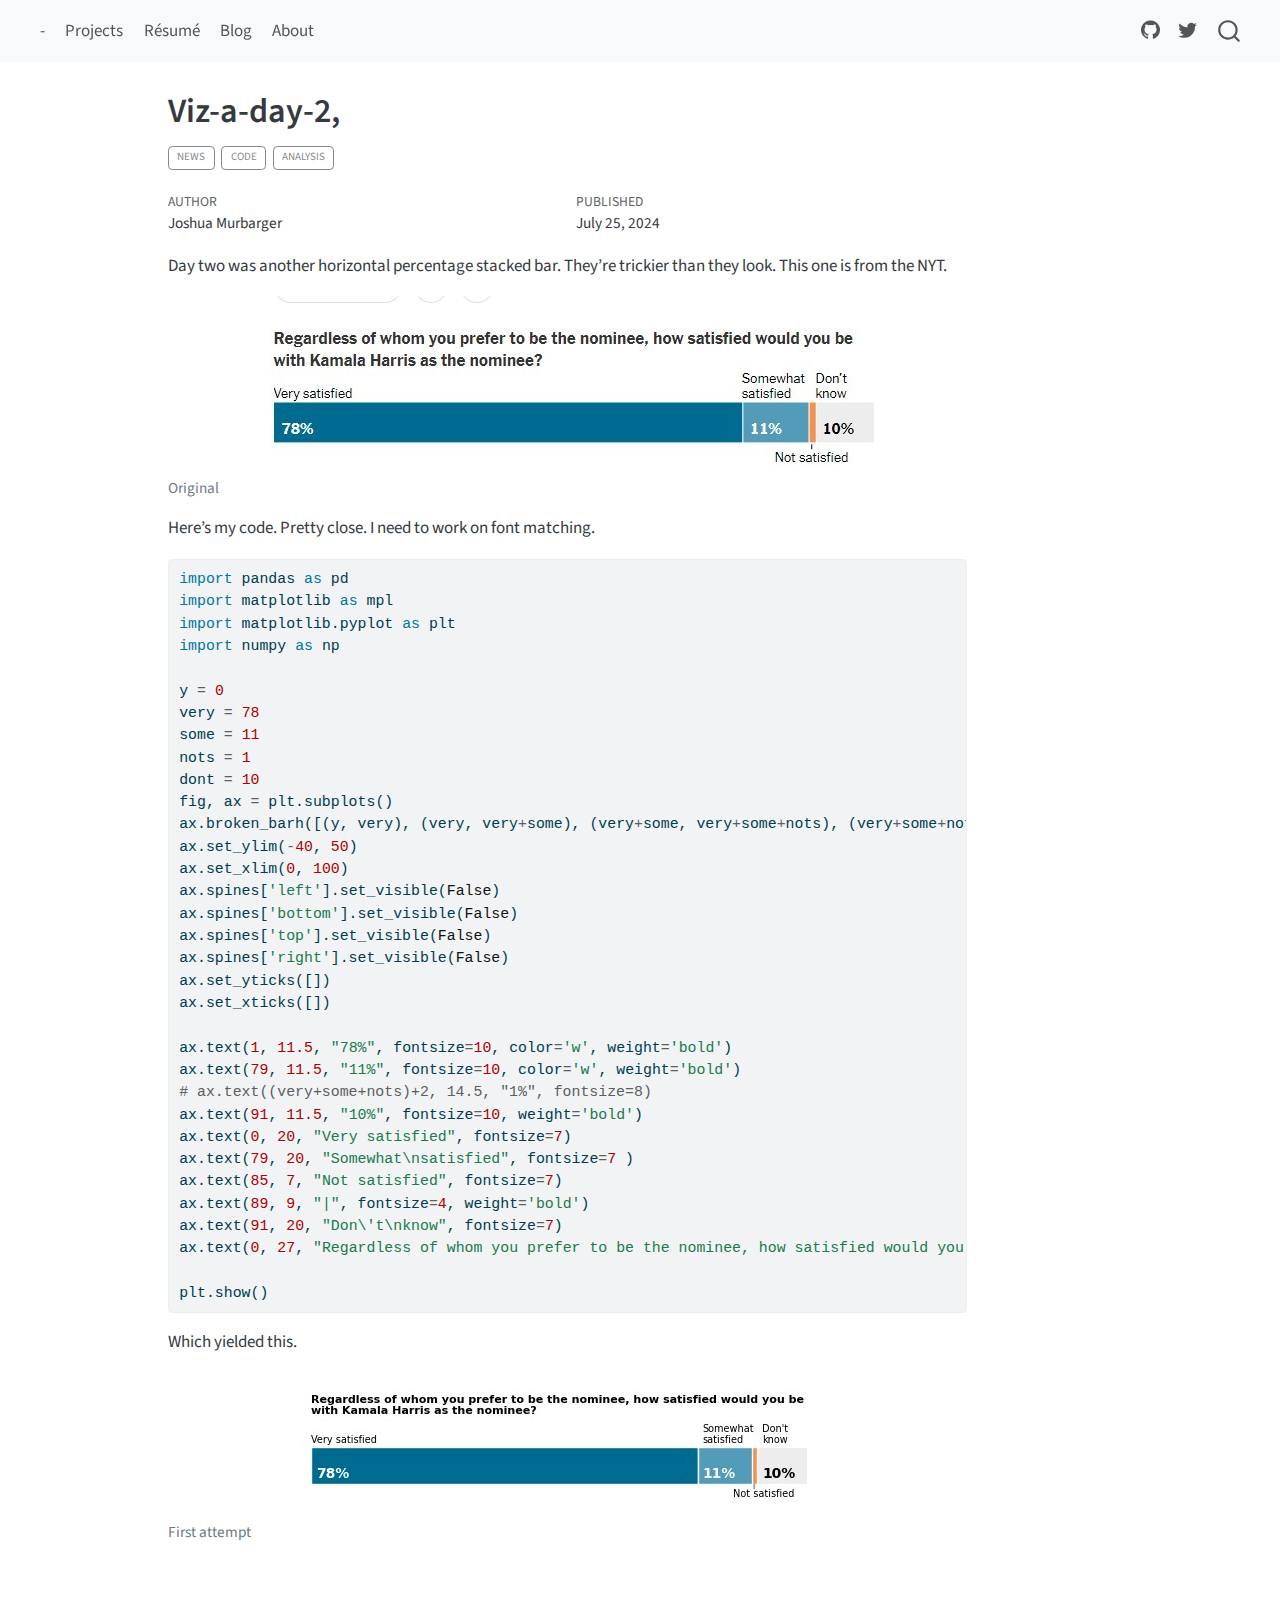
==== docs/blog/day2-post/index.html @ eb314593 "day 2 viz" ====
<!DOCTYPE html>
<html xmlns="http://www.w3.org/1999/xhtml" lang="en" xml:lang="en"><head>

<meta charset="utf-8">
<meta name="generator" content="quarto-1.4.550">

<meta name="viewport" content="width=device-width, initial-scale=1.0, user-scalable=yes">

<meta name="author" content="Joshua Murbarger">
<meta name="dcterms.date" content="2024-07-25">

<title>Viz-a-day-2,</title>
<style>
code{white-space: pre-wrap;}
span.smallcaps{font-variant: small-caps;}
div.columns{display: flex; gap: min(4vw, 1.5em);}
div.column{flex: auto; overflow-x: auto;}
div.hanging-indent{margin-left: 1.5em; text-indent: -1.5em;}
ul.task-list{list-style: none;}
ul.task-list li input[type="checkbox"] {
  width: 0.8em;
  margin: 0 0.8em 0.2em -1em; /* quarto-specific, see https://github.com/quarto-dev/quarto-cli/issues/4556 */ 
  vertical-align: middle;
}
/* CSS for syntax highlighting */
pre > code.sourceCode { white-space: pre; position: relative; }
pre > code.sourceCode > span { line-height: 1.25; }
pre > code.sourceCode > span:empty { height: 1.2em; }
.sourceCode { overflow: visible; }
code.sourceCode > span { color: inherit; text-decoration: inherit; }
div.sourceCode { margin: 1em 0; }
pre.sourceCode { margin: 0; }
@media screen {
div.sourceCode { overflow: auto; }
}
@media print {
pre > code.sourceCode { white-space: pre-wrap; }
pre > code.sourceCode > span { text-indent: -5em; padding-left: 5em; }
}
pre.numberSource code
  { counter-reset: source-line 0; }
pre.numberSource code > span
  { position: relative; left: -4em; counter-increment: source-line; }
pre.numberSource code > span > a:first-child::before
  { content: counter(source-line);
    position: relative; left: -1em; text-align: right; vertical-align: baseline;
    border: none; display: inline-block;
    -webkit-touch-callout: none; -webkit-user-select: none;
    -khtml-user-select: none; -moz-user-select: none;
    -ms-user-select: none; user-select: none;
    padding: 0 4px; width: 4em;
  }
pre.numberSource { margin-left: 3em;  padding-left: 4px; }
div.sourceCode
  {   }
@media screen {
pre > code.sourceCode > span > a:first-child::before { text-decoration: underline; }
}
</style>


<script src="../../site_libs/quarto-nav/quarto-nav.js"></script>
<script src="../../site_libs/quarto-nav/headroom.min.js"></script>
<script src="../../site_libs/clipboard/clipboard.min.js"></script>
<script src="../../site_libs/quarto-search/autocomplete.umd.js"></script>
<script src="../../site_libs/quarto-search/fuse.min.js"></script>
<script src="../../site_libs/quarto-search/quarto-search.js"></script>
<meta name="quarto:offset" content="../../">
<script src="../../site_libs/quarto-html/quarto.js"></script>
<script src="../../site_libs/quarto-html/popper.min.js"></script>
<script src="../../site_libs/quarto-html/tippy.umd.min.js"></script>
<script src="../../site_libs/quarto-html/anchor.min.js"></script>
<link href="../../site_libs/quarto-html/tippy.css" rel="stylesheet">
<link href="../../site_libs/quarto-html/quarto-syntax-highlighting.css" rel="stylesheet" id="quarto-text-highlighting-styles">
<script src="../../site_libs/bootstrap/bootstrap.min.js"></script>
<link href="../../site_libs/bootstrap/bootstrap-icons.css" rel="stylesheet">
<link href="../../site_libs/bootstrap/bootstrap.min.css" rel="stylesheet" id="quarto-bootstrap" data-mode="light">
<script src="../../site_libs/quarto-contrib/glightbox/glightbox.min.js"></script>
<link href="../../site_libs/quarto-contrib/glightbox/glightbox.min.css" rel="stylesheet">
<link href="../../site_libs/quarto-contrib/glightbox/lightbox.css" rel="stylesheet">
<script id="quarto-search-options" type="application/json">{
  "location": "navbar",
  "copy-button": false,
  "collapse-after": 3,
  "panel-placement": "end",
  "type": "overlay",
  "limit": 50,
  "keyboard-shortcut": [
    "f",
    "/",
    "s"
  ],
  "show-item-context": false,
  "language": {
    "search-no-results-text": "No results",
    "search-matching-documents-text": "matching documents",
    "search-copy-link-title": "Copy link to search",
    "search-hide-matches-text": "Hide additional matches",
    "search-more-match-text": "more match in this document",
    "search-more-matches-text": "more matches in this document",
    "search-clear-button-title": "Clear",
    "search-text-placeholder": "",
    "search-detached-cancel-button-title": "Cancel",
    "search-submit-button-title": "Submit",
    "search-label": "Search"
  }
}</script>


<link rel="stylesheet" href="../../style/styles.scss">
</head>

<body class="nav-fixed">

<div id="quarto-search-results"></div>
  <header id="quarto-header" class="headroom fixed-top">
    <nav class="navbar navbar-expand-lg " data-bs-theme="dark">
      <div class="navbar-container container-fluid">
            <div id="quarto-search" class="" title="Search"></div>
          <button class="navbar-toggler" type="button" data-bs-toggle="collapse" data-bs-target="#navbarCollapse" aria-controls="navbarCollapse" aria-expanded="false" aria-label="Toggle navigation" onclick="if (window.quartoToggleHeadroom) { window.quartoToggleHeadroom(); }">
  <span class="navbar-toggler-icon"></span>
</button>
          <div class="collapse navbar-collapse" id="navbarCollapse">
            <ul class="navbar-nav navbar-nav-scroll me-auto">
  <li class="nav-item">
    <a class="nav-link" href="../../index.html"> 
<span class="menu-text">-</span></a>
  </li>  
  <li class="nav-item">
    <a class="nav-link" href="../../projects.html"> 
<span class="menu-text">Projects</span></a>
  </li>  
  <li class="nav-item">
    <a class="nav-link" href="../../resume.html"> 
<span class="menu-text">Résumé</span></a>
  </li>  
  <li class="nav-item">
    <a class="nav-link" href="../../blog.html"> 
<span class="menu-text">Blog</span></a>
  </li>  
  <li class="nav-item">
    <a class="nav-link" href="../../index.html"> 
<span class="menu-text">About</span></a>
  </li>  
</ul>
            <ul class="navbar-nav navbar-nav-scroll ms-auto">
  <li class="nav-item compact">
    <a class="nav-link" href="https://github.com/"> <i class="bi bi-github" role="img">
</i> 
<span class="menu-text"></span></a>
  </li>  
  <li class="nav-item compact">
    <a class="nav-link" href="https://twitter.com"> <i class="bi bi-twitter" role="img">
</i> 
<span class="menu-text"></span></a>
  </li>  
</ul>
          </div> <!-- /navcollapse -->
          <div class="quarto-navbar-tools">
</div>
      </div> <!-- /container-fluid -->
    </nav>
</header>
<!-- content -->
<div id="quarto-content" class="quarto-container page-columns page-rows-contents page-layout-article page-navbar">
<!-- sidebar -->
<!-- margin-sidebar -->
    <div id="quarto-margin-sidebar" class="sidebar margin-sidebar">
        
    </div>
<!-- main -->
<main class="content" id="quarto-document-content">

<header id="title-block-header" class="quarto-title-block default">
<div class="quarto-title">
<h1 class="title">Viz-a-day-2,</h1>
  <div class="quarto-categories">
    <div class="quarto-category">news</div>
    <div class="quarto-category">code</div>
    <div class="quarto-category">analysis</div>
  </div>
  </div>



<div class="quarto-title-meta">

    <div>
    <div class="quarto-title-meta-heading">Author</div>
    <div class="quarto-title-meta-contents">
             <p>Joshua Murbarger </p>
          </div>
  </div>
    
    <div>
    <div class="quarto-title-meta-heading">Published</div>
    <div class="quarto-title-meta-contents">
      <p class="date">July 25, 2024</p>
    </div>
  </div>
  
    
  </div>
  


</header>


<p>Day two was another horizontal percentage stacked bar. They’re trickier than they look. This one is from the NYT.</p>
<div class="quarto-figure quarto-figure-center">
<figure class="figure">
<p><a href="../../images/nominee.jpg" class="lightbox" data-glightbox="description: .lightbox-desc-1" data-gallery="quarto-lightbox-gallery-1" title="Original"><img src="../../images/nominee.jpg" class="img-fluid figure-img" alt="Original"></a></p>
<figcaption>Original</figcaption>
</figure>
</div>
<p>Here’s my code. Pretty close. I need to work on font matching.</p>
<div class="sourceCode" id="cb1"><pre class="sourceCode python code-with-copy"><code class="sourceCode python"><span id="cb1-1"><a href="#cb1-1" aria-hidden="true" tabindex="-1"></a><span class="im">import</span> pandas <span class="im">as</span> pd</span>
<span id="cb1-2"><a href="#cb1-2" aria-hidden="true" tabindex="-1"></a><span class="im">import</span> matplotlib <span class="im">as</span> mpl</span>
<span id="cb1-3"><a href="#cb1-3" aria-hidden="true" tabindex="-1"></a><span class="im">import</span> matplotlib.pyplot <span class="im">as</span> plt</span>
<span id="cb1-4"><a href="#cb1-4" aria-hidden="true" tabindex="-1"></a><span class="im">import</span> numpy <span class="im">as</span> np</span>
<span id="cb1-5"><a href="#cb1-5" aria-hidden="true" tabindex="-1"></a></span>
<span id="cb1-6"><a href="#cb1-6" aria-hidden="true" tabindex="-1"></a>y <span class="op">=</span> <span class="dv">0</span></span>
<span id="cb1-7"><a href="#cb1-7" aria-hidden="true" tabindex="-1"></a>very <span class="op">=</span> <span class="dv">78</span></span>
<span id="cb1-8"><a href="#cb1-8" aria-hidden="true" tabindex="-1"></a>some <span class="op">=</span> <span class="dv">11</span></span>
<span id="cb1-9"><a href="#cb1-9" aria-hidden="true" tabindex="-1"></a>nots <span class="op">=</span> <span class="dv">1</span></span>
<span id="cb1-10"><a href="#cb1-10" aria-hidden="true" tabindex="-1"></a>dont <span class="op">=</span> <span class="dv">10</span></span>
<span id="cb1-11"><a href="#cb1-11" aria-hidden="true" tabindex="-1"></a>fig, ax <span class="op">=</span> plt.subplots()</span>
<span id="cb1-12"><a href="#cb1-12" aria-hidden="true" tabindex="-1"></a>ax.broken_barh([(y, very), (very, very<span class="op">+</span>some), (very<span class="op">+</span>some, very<span class="op">+</span>some<span class="op">+</span>nots), (very<span class="op">+</span>some<span class="op">+</span>nots, very<span class="op">+</span>some<span class="op">+</span>nots<span class="op">+</span>dont)], [<span class="dv">10</span>, <span class="dv">9</span>], facecolors<span class="op">=</span>(<span class="st">'#006b91'</span>, <span class="st">'#529cb9'</span>, <span class="st">'#f7904d'</span>,<span class="st">'#ededed'</span>), edgecolor<span class="op">=</span><span class="st">'white'</span>)</span>
<span id="cb1-13"><a href="#cb1-13" aria-hidden="true" tabindex="-1"></a>ax.set_ylim(<span class="op">-</span><span class="dv">40</span>, <span class="dv">50</span>)</span>
<span id="cb1-14"><a href="#cb1-14" aria-hidden="true" tabindex="-1"></a>ax.set_xlim(<span class="dv">0</span>, <span class="dv">100</span>)</span>
<span id="cb1-15"><a href="#cb1-15" aria-hidden="true" tabindex="-1"></a>ax.spines[<span class="st">'left'</span>].set_visible(<span class="va">False</span>)</span>
<span id="cb1-16"><a href="#cb1-16" aria-hidden="true" tabindex="-1"></a>ax.spines[<span class="st">'bottom'</span>].set_visible(<span class="va">False</span>)</span>
<span id="cb1-17"><a href="#cb1-17" aria-hidden="true" tabindex="-1"></a>ax.spines[<span class="st">'top'</span>].set_visible(<span class="va">False</span>)</span>
<span id="cb1-18"><a href="#cb1-18" aria-hidden="true" tabindex="-1"></a>ax.spines[<span class="st">'right'</span>].set_visible(<span class="va">False</span>)</span>
<span id="cb1-19"><a href="#cb1-19" aria-hidden="true" tabindex="-1"></a>ax.set_yticks([])</span>
<span id="cb1-20"><a href="#cb1-20" aria-hidden="true" tabindex="-1"></a>ax.set_xticks([])</span>
<span id="cb1-21"><a href="#cb1-21" aria-hidden="true" tabindex="-1"></a></span>
<span id="cb1-22"><a href="#cb1-22" aria-hidden="true" tabindex="-1"></a>ax.text(<span class="dv">1</span>, <span class="fl">11.5</span>, <span class="st">"78%"</span>, fontsize<span class="op">=</span><span class="dv">10</span>, color<span class="op">=</span><span class="st">'w'</span>, weight<span class="op">=</span><span class="st">'bold'</span>)</span>
<span id="cb1-23"><a href="#cb1-23" aria-hidden="true" tabindex="-1"></a>ax.text(<span class="dv">79</span>, <span class="fl">11.5</span>, <span class="st">"11%"</span>, fontsize<span class="op">=</span><span class="dv">10</span>, color<span class="op">=</span><span class="st">'w'</span>, weight<span class="op">=</span><span class="st">'bold'</span>)</span>
<span id="cb1-24"><a href="#cb1-24" aria-hidden="true" tabindex="-1"></a><span class="co"># ax.text((very+some+nots)+2, 14.5, "1%", fontsize=8)</span></span>
<span id="cb1-25"><a href="#cb1-25" aria-hidden="true" tabindex="-1"></a>ax.text(<span class="dv">91</span>, <span class="fl">11.5</span>, <span class="st">"10%"</span>, fontsize<span class="op">=</span><span class="dv">10</span>, weight<span class="op">=</span><span class="st">'bold'</span>)</span>
<span id="cb1-26"><a href="#cb1-26" aria-hidden="true" tabindex="-1"></a>ax.text(<span class="dv">0</span>, <span class="dv">20</span>, <span class="st">"Very satisfied"</span>, fontsize<span class="op">=</span><span class="dv">7</span>)</span>
<span id="cb1-27"><a href="#cb1-27" aria-hidden="true" tabindex="-1"></a>ax.text(<span class="dv">79</span>, <span class="dv">20</span>, <span class="st">"Somewhat</span><span class="ch">\n</span><span class="st">satisfied"</span>, fontsize<span class="op">=</span><span class="dv">7</span> )</span>
<span id="cb1-28"><a href="#cb1-28" aria-hidden="true" tabindex="-1"></a>ax.text(<span class="dv">85</span>, <span class="dv">7</span>, <span class="st">"Not satisfied"</span>, fontsize<span class="op">=</span><span class="dv">7</span>)</span>
<span id="cb1-29"><a href="#cb1-29" aria-hidden="true" tabindex="-1"></a>ax.text(<span class="dv">89</span>, <span class="dv">9</span>, <span class="st">"|"</span>, fontsize<span class="op">=</span><span class="dv">4</span>, weight<span class="op">=</span><span class="st">'bold'</span>)</span>
<span id="cb1-30"><a href="#cb1-30" aria-hidden="true" tabindex="-1"></a>ax.text(<span class="dv">91</span>, <span class="dv">20</span>, <span class="st">"Don</span><span class="ch">\'</span><span class="st">t</span><span class="ch">\n</span><span class="st">know"</span>, fontsize<span class="op">=</span><span class="dv">7</span>)</span>
<span id="cb1-31"><a href="#cb1-31" aria-hidden="true" tabindex="-1"></a>ax.text(<span class="dv">0</span>, <span class="dv">27</span>, <span class="st">"Regardless of whom you prefer to be the nominee, how satisfied would you be</span><span class="ch">\n</span><span class="st">with Kamala Harris as the nominee?"</span>, fontsize<span class="op">=</span><span class="dv">8</span>, weight<span class="op">=</span><span class="st">'bold'</span>)</span>
<span id="cb1-32"><a href="#cb1-32" aria-hidden="true" tabindex="-1"></a></span>
<span id="cb1-33"><a href="#cb1-33" aria-hidden="true" tabindex="-1"></a>plt.show()</span></code><button title="Copy to Clipboard" class="code-copy-button"><i class="bi"></i></button></pre></div>
<p>Which yielded this.</p>
<div class="quarto-figure quarto-figure-center">
<figure class="figure">
<p><a href="../../images/nomala.jpg" class="lightbox" data-glightbox="description: .lightbox-desc-2" data-gallery="quarto-lightbox-gallery-2" title="First attempt"><img src="../../images/nomala.jpg" class="img-fluid figure-img" alt="First attempt"></a></p>
<figcaption>First attempt</figcaption>
</figure>
</div>


<div class="hidden" aria-hidden="true">
<span class="glightbox-desc lightbox-desc-1">Original</span>
<span class="glightbox-desc lightbox-desc-2">First attempt</span>
</div>

</main> <!-- /main -->
<script id="quarto-html-after-body" type="application/javascript">
window.document.addEventListener("DOMContentLoaded", function (event) {
  const toggleBodyColorMode = (bsSheetEl) => {
    const mode = bsSheetEl.getAttribute("data-mode");
    const bodyEl = window.document.querySelector("body");
    if (mode === "dark") {
      bodyEl.classList.add("quarto-dark");
      bodyEl.classList.remove("quarto-light");
    } else {
      bodyEl.classList.add("quarto-light");
      bodyEl.classList.remove("quarto-dark");
    }
  }
  const toggleBodyColorPrimary = () => {
    const bsSheetEl = window.document.querySelector("link#quarto-bootstrap");
    if (bsSheetEl) {
      toggleBodyColorMode(bsSheetEl);
    }
  }
  toggleBodyColorPrimary();  
  const icon = "";
  const anchorJS = new window.AnchorJS();
  anchorJS.options = {
    placement: 'right',
    icon: icon
  };
  anchorJS.add('.anchored');
  const isCodeAnnotation = (el) => {
    for (const clz of el.classList) {
      if (clz.startsWith('code-annotation-')) {                     
        return true;
      }
    }
    return false;
  }
  const clipboard = new window.ClipboardJS('.code-copy-button', {
    text: function(trigger) {
      const codeEl = trigger.previousElementSibling.cloneNode(true);
      for (const childEl of codeEl.children) {
        if (isCodeAnnotation(childEl)) {
          childEl.remove();
        }
      }
      return codeEl.innerText;
    }
  });
  clipboard.on('success', function(e) {
    // button target
    const button = e.trigger;
    // don't keep focus
    button.blur();
    // flash "checked"
    button.classList.add('code-copy-button-checked');
    var currentTitle = button.getAttribute("title");
    button.setAttribute("title", "Copied!");
    let tooltip;
    if (window.bootstrap) {
      button.setAttribute("data-bs-toggle", "tooltip");
      button.setAttribute("data-bs-placement", "left");
      button.setAttribute("data-bs-title", "Copied!");
      tooltip = new bootstrap.Tooltip(button, 
        { trigger: "manual", 
          customClass: "code-copy-button-tooltip",
          offset: [0, -8]});
      tooltip.show();    
    }
    setTimeout(function() {
      if (tooltip) {
        tooltip.hide();
        button.removeAttribute("data-bs-title");
        button.removeAttribute("data-bs-toggle");
        button.removeAttribute("data-bs-placement");
      }
      button.setAttribute("title", currentTitle);
      button.classList.remove('code-copy-button-checked');
    }, 1000);
    // clear code selection
    e.clearSelection();
  });
  function tippyHover(el, contentFn, onTriggerFn, onUntriggerFn) {
    const config = {
      allowHTML: true,
      maxWidth: 500,
      delay: 100,
      arrow: false,
      appendTo: function(el) {
          return el.parentElement;
      },
      interactive: true,
      interactiveBorder: 10,
      theme: 'quarto',
      placement: 'bottom-start',
    };
    if (contentFn) {
      config.content = contentFn;
    }
    if (onTriggerFn) {
      config.onTrigger = onTriggerFn;
    }
    if (onUntriggerFn) {
      config.onUntrigger = onUntriggerFn;
    }
    window.tippy(el, config); 
  }
  const noterefs = window.document.querySelectorAll('a[role="doc-noteref"]');
  for (var i=0; i<noterefs.length; i++) {
    const ref = noterefs[i];
    tippyHover(ref, function() {
      // use id or data attribute instead here
      let href = ref.getAttribute('data-footnote-href') || ref.getAttribute('href');
      try { href = new URL(href).hash; } catch {}
      const id = href.replace(/^#\/?/, "");
      const note = window.document.getElementById(id);
      return note.innerHTML;
    });
  }
  const xrefs = window.document.querySelectorAll('a.quarto-xref');
  const processXRef = (id, note) => {
    // Strip column container classes
    const stripColumnClz = (el) => {
      el.classList.remove("page-full", "page-columns");
      if (el.children) {
        for (const child of el.children) {
          stripColumnClz(child);
        }
      }
    }
    stripColumnClz(note)
    if (id === null || id.startsWith('sec-')) {
      // Special case sections, only their first couple elements
      const container = document.createElement("div");
      if (note.children && note.children.length > 2) {
        container.appendChild(note.children[0].cloneNode(true));
        for (let i = 1; i < note.children.length; i++) {
          const child = note.children[i];
          if (child.tagName === "P" && child.innerText === "") {
            continue;
          } else {
            container.appendChild(child.cloneNode(true));
            break;
          }
        }
        if (window.Quarto?.typesetMath) {
          window.Quarto.typesetMath(container);
        }
        return container.innerHTML
      } else {
        if (window.Quarto?.typesetMath) {
          window.Quarto.typesetMath(note);
        }
        return note.innerHTML;
      }
    } else {
      // Remove any anchor links if they are present
      const anchorLink = note.querySelector('a.anchorjs-link');
      if (anchorLink) {
        anchorLink.remove();
      }
      if (window.Quarto?.typesetMath) {
        window.Quarto.typesetMath(note);
      }
      // TODO in 1.5, we should make sure this works without a callout special case
      if (note.classList.contains("callout")) {
        return note.outerHTML;
      } else {
        return note.innerHTML;
      }
    }
  }
  for (var i=0; i<xrefs.length; i++) {
    const xref = xrefs[i];
    tippyHover(xref, undefined, function(instance) {
      instance.disable();
      let url = xref.getAttribute('href');
      let hash = undefined; 
      if (url.startsWith('#')) {
        hash = url;
      } else {
        try { hash = new URL(url).hash; } catch {}
      }
      if (hash) {
        const id = hash.replace(/^#\/?/, "");
        const note = window.document.getElementById(id);
        if (note !== null) {
          try {
            const html = processXRef(id, note.cloneNode(true));
            instance.setContent(html);
          } finally {
            instance.enable();
            instance.show();
          }
        } else {
          // See if we can fetch this
          fetch(url.split('#')[0])
          .then(res => res.text())
          .then(html => {
            const parser = new DOMParser();
            const htmlDoc = parser.parseFromString(html, "text/html");
            const note = htmlDoc.getElementById(id);
            if (note !== null) {
              const html = processXRef(id, note);
              instance.setContent(html);
            } 
          }).finally(() => {
            instance.enable();
            instance.show();
          });
        }
      } else {
        // See if we can fetch a full url (with no hash to target)
        // This is a special case and we should probably do some content thinning / targeting
        fetch(url)
        .then(res => res.text())
        .then(html => {
          const parser = new DOMParser();
          const htmlDoc = parser.parseFromString(html, "text/html");
          const note = htmlDoc.querySelector('main.content');
          if (note !== null) {
            // This should only happen for chapter cross references
            // (since there is no id in the URL)
            // remove the first header
            if (note.children.length > 0 && note.children[0].tagName === "HEADER") {
              note.children[0].remove();
            }
            const html = processXRef(null, note);
            instance.setContent(html);
          } 
        }).finally(() => {
          instance.enable();
          instance.show();
        });
      }
    }, function(instance) {
    });
  }
      let selectedAnnoteEl;
      const selectorForAnnotation = ( cell, annotation) => {
        let cellAttr = 'data-code-cell="' + cell + '"';
        let lineAttr = 'data-code-annotation="' +  annotation + '"';
        const selector = 'span[' + cellAttr + '][' + lineAttr + ']';
        return selector;
      }
      const selectCodeLines = (annoteEl) => {
        const doc = window.document;
        const targetCell = annoteEl.getAttribute("data-target-cell");
        const targetAnnotation = annoteEl.getAttribute("data-target-annotation");
        const annoteSpan = window.document.querySelector(selectorForAnnotation(targetCell, targetAnnotation));
        const lines = annoteSpan.getAttribute("data-code-lines").split(",");
        const lineIds = lines.map((line) => {
          return targetCell + "-" + line;
        })
        let top = null;
        let height = null;
        let parent = null;
        if (lineIds.length > 0) {
            //compute the position of the single el (top and bottom and make a div)
            const el = window.document.getElementById(lineIds[0]);
            top = el.offsetTop;
            height = el.offsetHeight;
            parent = el.parentElement.parentElement;
          if (lineIds.length > 1) {
            const lastEl = window.document.getElementById(lineIds[lineIds.length - 1]);
            const bottom = lastEl.offsetTop + lastEl.offsetHeight;
            height = bottom - top;
          }
          if (top !== null && height !== null && parent !== null) {
            // cook up a div (if necessary) and position it 
            let div = window.document.getElementById("code-annotation-line-highlight");
            if (div === null) {
              div = window.document.createElement("div");
              div.setAttribute("id", "code-annotation-line-highlight");
              div.style.position = 'absolute';
              parent.appendChild(div);
            }
            div.style.top = top - 2 + "px";
            div.style.height = height + 4 + "px";
            div.style.left = 0;
            let gutterDiv = window.document.getElementById("code-annotation-line-highlight-gutter");
            if (gutterDiv === null) {
              gutterDiv = window.document.createElement("div");
              gutterDiv.setAttribute("id", "code-annotation-line-highlight-gutter");
              gutterDiv.style.position = 'absolute';
              const codeCell = window.document.getElementById(targetCell);
              const gutter = codeCell.querySelector('.code-annotation-gutter');
              gutter.appendChild(gutterDiv);
            }
            gutterDiv.style.top = top - 2 + "px";
            gutterDiv.style.height = height + 4 + "px";
          }
          selectedAnnoteEl = annoteEl;
        }
      };
      const unselectCodeLines = () => {
        const elementsIds = ["code-annotation-line-highlight", "code-annotation-line-highlight-gutter"];
        elementsIds.forEach((elId) => {
          const div = window.document.getElementById(elId);
          if (div) {
            div.remove();
          }
        });
        selectedAnnoteEl = undefined;
      };
        // Handle positioning of the toggle
    window.addEventListener(
      "resize",
      throttle(() => {
        elRect = undefined;
        if (selectedAnnoteEl) {
          selectCodeLines(selectedAnnoteEl);
        }
      }, 10)
    );
    function throttle(fn, ms) {
    let throttle = false;
    let timer;
      return (...args) => {
        if(!throttle) { // first call gets through
            fn.apply(this, args);
            throttle = true;
        } else { // all the others get throttled
            if(timer) clearTimeout(timer); // cancel #2
            timer = setTimeout(() => {
              fn.apply(this, args);
              timer = throttle = false;
            }, ms);
        }
      };
    }
      // Attach click handler to the DT
      const annoteDls = window.document.querySelectorAll('dt[data-target-cell]');
      for (const annoteDlNode of annoteDls) {
        annoteDlNode.addEventListener('click', (event) => {
          const clickedEl = event.target;
          if (clickedEl !== selectedAnnoteEl) {
            unselectCodeLines();
            const activeEl = window.document.querySelector('dt[data-target-cell].code-annotation-active');
            if (activeEl) {
              activeEl.classList.remove('code-annotation-active');
            }
            selectCodeLines(clickedEl);
            clickedEl.classList.add('code-annotation-active');
          } else {
            // Unselect the line
            unselectCodeLines();
            clickedEl.classList.remove('code-annotation-active');
          }
        });
      }
  const findCites = (el) => {
    const parentEl = el.parentElement;
    if (parentEl) {
      const cites = parentEl.dataset.cites;
      if (cites) {
        return {
          el,
          cites: cites.split(' ')
        };
      } else {
        return findCites(el.parentElement)
      }
    } else {
      return undefined;
    }
  };
  var bibliorefs = window.document.querySelectorAll('a[role="doc-biblioref"]');
  for (var i=0; i<bibliorefs.length; i++) {
    const ref = bibliorefs[i];
    const citeInfo = findCites(ref);
    if (citeInfo) {
      tippyHover(citeInfo.el, function() {
        var popup = window.document.createElement('div');
        citeInfo.cites.forEach(function(cite) {
          var citeDiv = window.document.createElement('div');
          citeDiv.classList.add('hanging-indent');
          citeDiv.classList.add('csl-entry');
          var biblioDiv = window.document.getElementById('ref-' + cite);
          if (biblioDiv) {
            citeDiv.innerHTML = biblioDiv.innerHTML;
          }
          popup.appendChild(citeDiv);
        });
        return popup.innerHTML;
      });
    }
  }
});
</script>
</div> <!-- /content -->
<script>var lightboxQuarto = GLightbox({"selector":".lightbox","openEffect":"zoom","loop":false,"descPosition":"bottom","closeEffect":"zoom"});
window.onload = () => {
  lightboxQuarto.on('slide_before_load', (data) => {
    const { slideIndex, slideNode, slideConfig, player, trigger } = data;
    const href = trigger.getAttribute('href');
    if (href !== null) {
      const imgEl = window.document.querySelector(`a[href="${href}"] img`);
      if (imgEl !== null) {
        const srcAttr = imgEl.getAttribute("src");
        if (srcAttr && srcAttr.startsWith("data:")) {
          slideConfig.href = srcAttr;
        }
      }
    } 
  });

  lightboxQuarto.on('slide_after_load', (data) => {
    const { slideIndex, slideNode, slideConfig, player, trigger } = data;
    if (window.Quarto?.typesetMath) {
      window.Quarto.typesetMath(slideNode);
    }
  });

};
          </script>




</body></html>
---- docs/site_libs/quarto-html/tippy.css ----
.tippy-box[data-animation=fade][data-state=hidden]{opacity:0}[data-tippy-root]{max-width:calc(100vw - 10px)}.tippy-box{position:relative;background-color:#333;color:#fff;border-radius:4px;font-size:14px;line-height:1.4;white-space:normal;outline:0;transition-property:transform,visibility,opacity}.tippy-box[data-placement^=top]>.tippy-arrow{bottom:0}.tippy-box[data-placement^=top]>.tippy-arrow:before{bottom:-7px;left:0;border-width:8px 8px 0;border-top-color:initial;transform-origin:center top}.tippy-box[data-placement^=bottom]>.tippy-arrow{top:0}.tippy-box[data-placement^=bottom]>.tippy-arrow:before{top:-7px;left:0;border-width:0 8px 8px;border-bottom-color:initial;transform-origin:center bottom}.tippy-box[data-placement^=left]>.tippy-arrow{right:0}.tippy-box[data-placement^=left]>.tippy-arrow:before{border-width:8px 0 8px 8px;border-left-color:initial;right:-7px;transform-origin:center left}.tippy-box[data-placement^=right]>.tippy-arrow{left:0}.tippy-box[data-placement^=right]>.tippy-arrow:before{left:-7px;border-width:8px 8px 8px 0;border-right-color:initial;transform-origin:center right}.tippy-box[data-inertia][data-state=visible]{transition-timing-function:cubic-bezier(.54,1.5,.38,1.11)}.tippy-arrow{width:16px;height:16px;color:#333}.tippy-arrow:before{content:"";position:absolute;border-color:transparent;border-style:solid}.tippy-content{position:relative;padding:5px 9px;z-index:1}
---- docs/site_libs/quarto-html/quarto-syntax-highlighting.css ----
/* quarto syntax highlight colors */
:root {
  --quarto-hl-ot-color: #003B4F;
  --quarto-hl-at-color: #657422;
  --quarto-hl-ss-color: #20794D;
  --quarto-hl-an-color: #5E5E5E;
  --quarto-hl-fu-color: #4758AB;
  --quarto-hl-st-color: #20794D;
  --quarto-hl-cf-color: #003B4F;
  --quarto-hl-op-color: #5E5E5E;
  --quarto-hl-er-color: #AD0000;
  --quarto-hl-bn-color: #AD0000;
  --quarto-hl-al-color: #AD0000;
  --quarto-hl-va-color: #111111;
  --quarto-hl-bu-color: inherit;
  --quarto-hl-ex-color: inherit;
  --quarto-hl-pp-color: #AD0000;
  --quarto-hl-in-color: #5E5E5E;
  --quarto-hl-vs-color: #20794D;
  --quarto-hl-wa-color: #5E5E5E;
  --quarto-hl-do-color: #5E5E5E;
  --quarto-hl-im-color: #00769E;
  --quarto-hl-ch-color: #20794D;
  --quarto-hl-dt-color: #AD0000;
  --quarto-hl-fl-color: #AD0000;
  --quarto-hl-co-color: #5E5E5E;
  --quarto-hl-cv-color: #5E5E5E;
  --quarto-hl-cn-color: #8f5902;
  --quarto-hl-sc-color: #5E5E5E;
  --quarto-hl-dv-color: #AD0000;
  --quarto-hl-kw-color: #003B4F;
}

/* other quarto variables */
:root {
  --quarto-font-monospace: SFMono-Regular, Menlo, Monaco, Consolas, "Liberation Mono", "Courier New", monospace;
}

pre > code.sourceCode > span {
  color: #003B4F;
}

code span {
  color: #003B4F;
}

code.sourceCode > span {
  color: #003B4F;
}

div.sourceCode,
div.sourceCode pre.sourceCode {
  color: #003B4F;
}

code span.ot {
  color: #003B4F;
  font-style: inherit;
}

code span.at {
  color: #657422;
  font-style: inherit;
}

code span.ss {
  color: #20794D;
  font-style: inherit;
}

code span.an {
  color: #5E5E5E;
  font-style: inherit;
}

code span.fu {
  color: #4758AB;
  font-style: inherit;
}

code span.st {
  color: #20794D;
  font-style: inherit;
}

code span.cf {
  color: #003B4F;
  font-style: inherit;
}

code span.op {
  color: #5E5E5E;
  font-style: inherit;
}

code span.er {
  color: #AD0000;
  font-style: inherit;
}

code span.bn {
  color: #AD0000;
  font-style: inherit;
}

code span.al {
  color: #AD0000;
  font-style: inherit;
}

code span.va {
  color: #111111;
  font-style: inherit;
}

code span.bu {
  font-style: inherit;
}

code span.ex {
  font-style: inherit;
}

code span.pp {
  color: #AD0000;
  font-style: inherit;
}

code span.in {
  color: #5E5E5E;
  font-style: inherit;
}

code span.vs {
  color: #20794D;
  font-style: inherit;
}

code span.wa {
  color: #5E5E5E;
  font-style: italic;
}

code span.do {
  color: #5E5E5E;
  font-style: italic;
}

code span.im {
  color: #00769E;
  font-style: inherit;
}

code span.ch {
  color: #20794D;
  font-style: inherit;
}

code span.dt {
  color: #AD0000;
  font-style: inherit;
}

code span.fl {
  color: #AD0000;
  font-style: inherit;
}

code span.co {
  color: #5E5E5E;
  font-style: inherit;
}

code span.cv {
  color: #5E5E5E;
  font-style: italic;
}

code span.cn {
  color: #8f5902;
  font-style: inherit;
}

code span.sc {
  color: #5E5E5E;
  font-style: inherit;
}

code span.dv {
  color: #AD0000;
  font-style: inherit;
}

code span.kw {
  color: #003B4F;
  font-style: inherit;
}

.prevent-inlining {
  content: "</";
}

/*# sourceMappingURL=debc5d5d77c3f9108843748ff7464032.css.map */
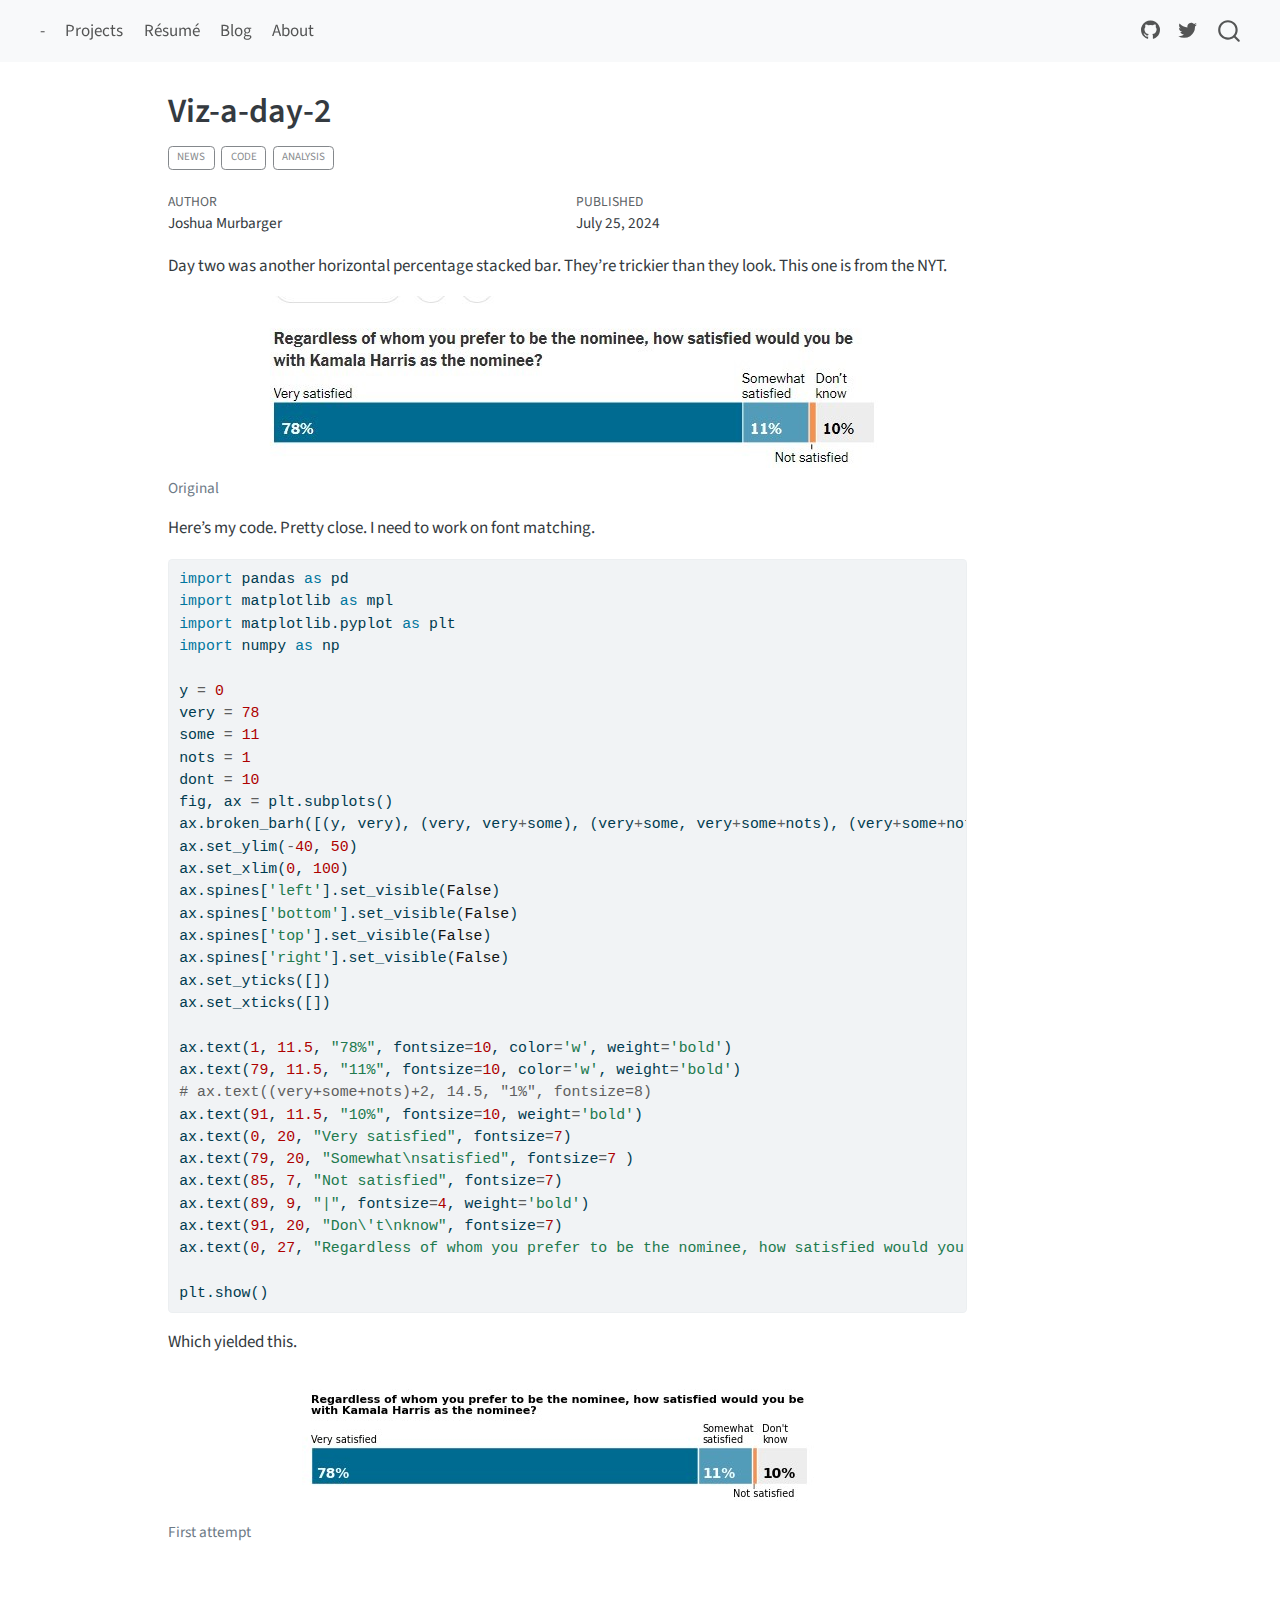
==== commit 87d9c1f2: "typo" ====
--- a/docs/blog/day2-post/index.html
+++ b/docs/blog/day2-post/index.html
@@ -9,7 +9,7 @@
 <meta name="author" content="Joshua Murbarger">
 <meta name="dcterms.date" content="2024-07-25">
 
-<title>Viz-a-day-2,</title>
+<title>Viz-a-day-2</title>
 <style>
 code{white-space: pre-wrap;}
 span.smallcaps{font-variant: small-caps;}
@@ -173,7 +173,7 @@
 
 <header id="title-block-header" class="quarto-title-block default">
 <div class="quarto-title">
-<h1 class="title">Viz-a-day-2,</h1>
+<h1 class="title">Viz-a-day-2</h1>
   <div class="quarto-categories">
     <div class="quarto-category">news</div>
     <div class="quarto-category">code</div>
@@ -651,7 +651,7 @@
 });
 </script>
 </div> <!-- /content -->
-<script>var lightboxQuarto = GLightbox({"selector":".lightbox","openEffect":"zoom","loop":false,"descPosition":"bottom","closeEffect":"zoom"});
+<script>var lightboxQuarto = GLightbox({"descPosition":"bottom","closeEffect":"zoom","loop":false,"selector":".lightbox","openEffect":"zoom"});
 window.onload = () => {
   lightboxQuarto.on('slide_before_load', (data) => {
     const { slideIndex, slideNode, slideConfig, player, trigger } = data;
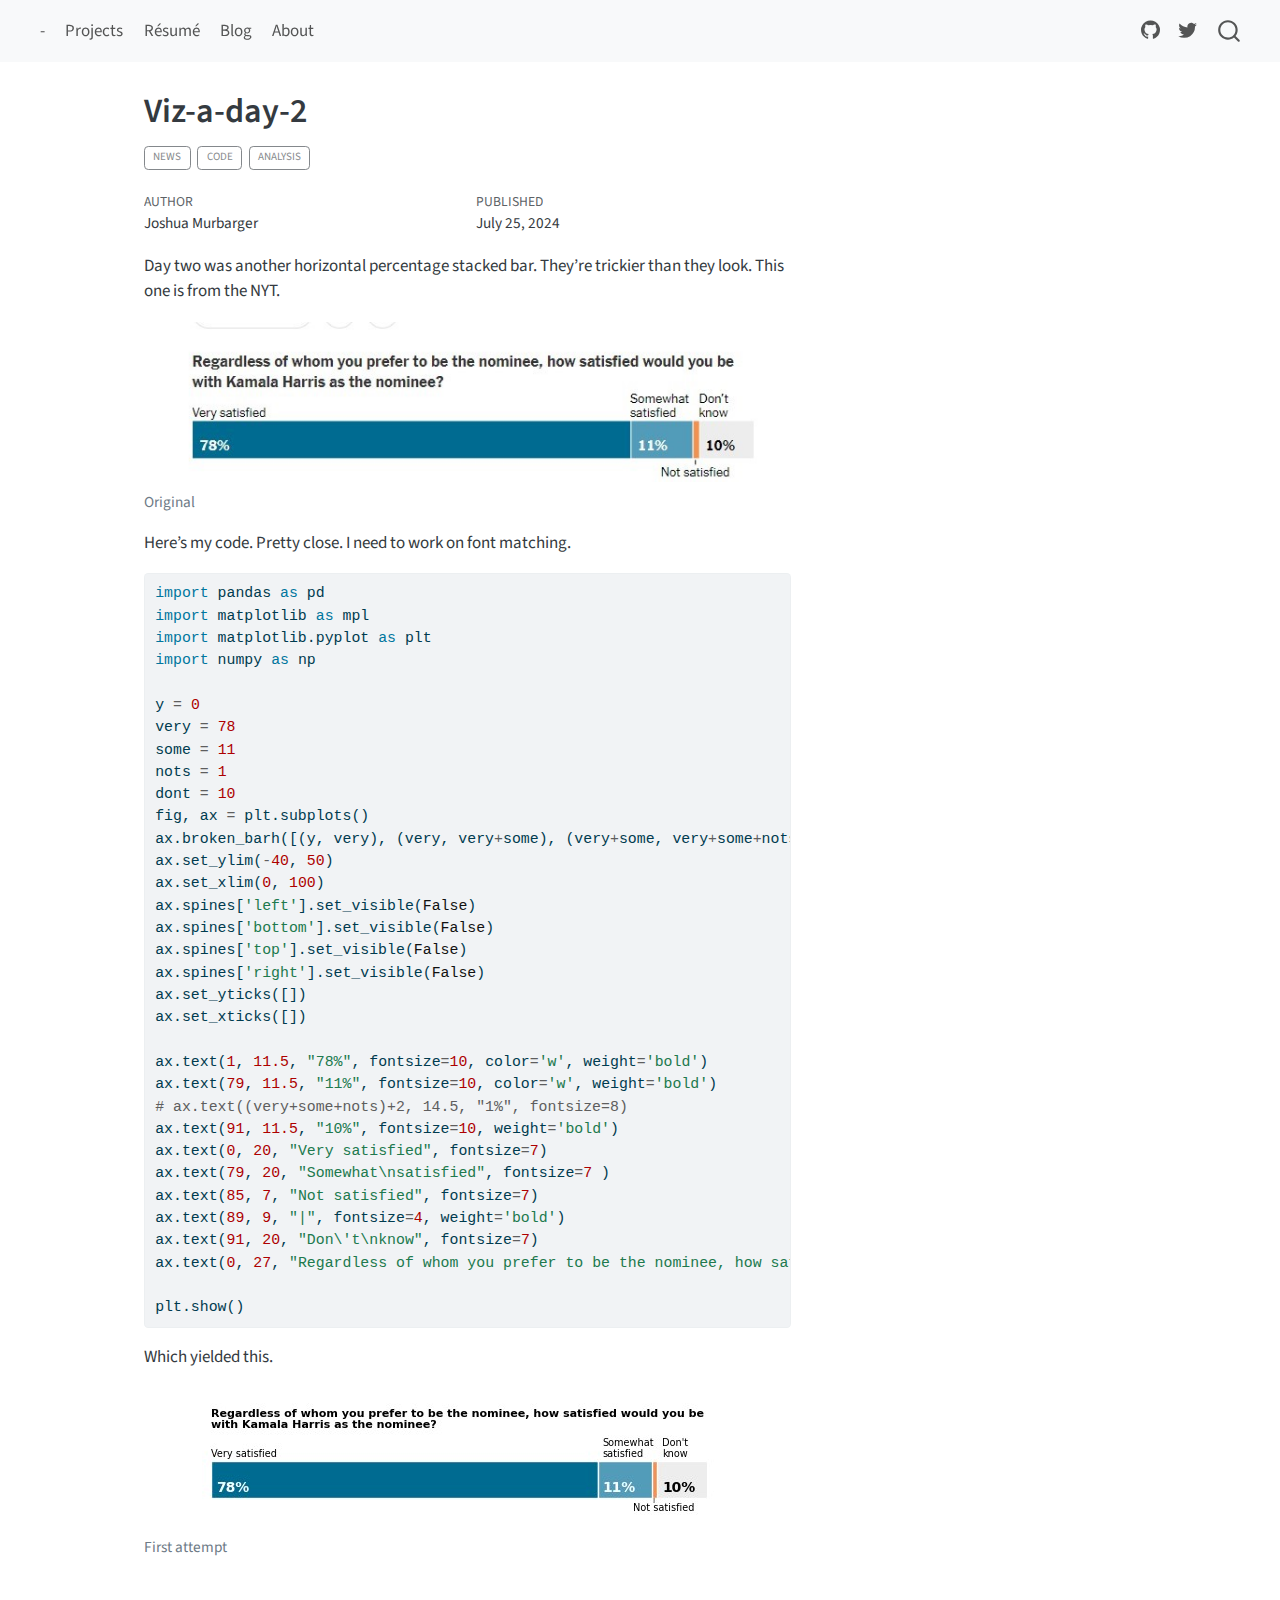
==== commit 6451f527: "blog update" ====
--- a/docs/blog/day2-post/index.html
+++ b/docs/blog/day2-post/index.html
@@ -210,7 +210,7 @@
 <p>Day two was another horizontal percentage stacked bar. They’re trickier than they look. This one is from the NYT.</p>
 <div class="quarto-figure quarto-figure-center">
 <figure class="figure">
-<p><a href="../../images/nominee.jpg" class="lightbox" data-glightbox="description: .lightbox-desc-1" data-gallery="quarto-lightbox-gallery-1" title="Original"><img src="../../images/nominee.jpg" class="img-fluid figure-img" alt="Original"></a></p>
+<p><a href="../../images/nominee.jpg" class="lightbox" data-gallery="quarto-lightbox-gallery-1" data-glightbox="description: .lightbox-desc-1" title="Original"><img src="../../images/nominee.jpg" class="img-fluid figure-img" alt="Original"></a></p>
 <figcaption>Original</figcaption>
 </figure>
 </div>
@@ -251,7 +251,7 @@
 <p>Which yielded this.</p>
 <div class="quarto-figure quarto-figure-center">
 <figure class="figure">
-<p><a href="../../images/nomala.jpg" class="lightbox" data-glightbox="description: .lightbox-desc-2" data-gallery="quarto-lightbox-gallery-2" title="First attempt"><img src="../../images/nomala.jpg" class="img-fluid figure-img" alt="First attempt"></a></p>
+<p><a href="../../images/nomala.jpg" class="lightbox" data-gallery="quarto-lightbox-gallery-2" data-glightbox="description: .lightbox-desc-2" title="First attempt"><img src="../../images/nomala.jpg" class="img-fluid figure-img" alt="First attempt"></a></p>
 <figcaption>First attempt</figcaption>
 </figure>
 </div>
@@ -651,7 +651,7 @@
 });
 </script>
 </div> <!-- /content -->
-<script>var lightboxQuarto = GLightbox({"descPosition":"bottom","closeEffect":"zoom","loop":false,"selector":".lightbox","openEffect":"zoom"});
+<script>var lightboxQuarto = GLightbox({"descPosition":"bottom","openEffect":"zoom","closeEffect":"zoom","selector":".lightbox","loop":false});
 window.onload = () => {
   lightboxQuarto.on('slide_before_load', (data) => {
     const { slideIndex, slideNode, slideConfig, player, trigger } = data;
